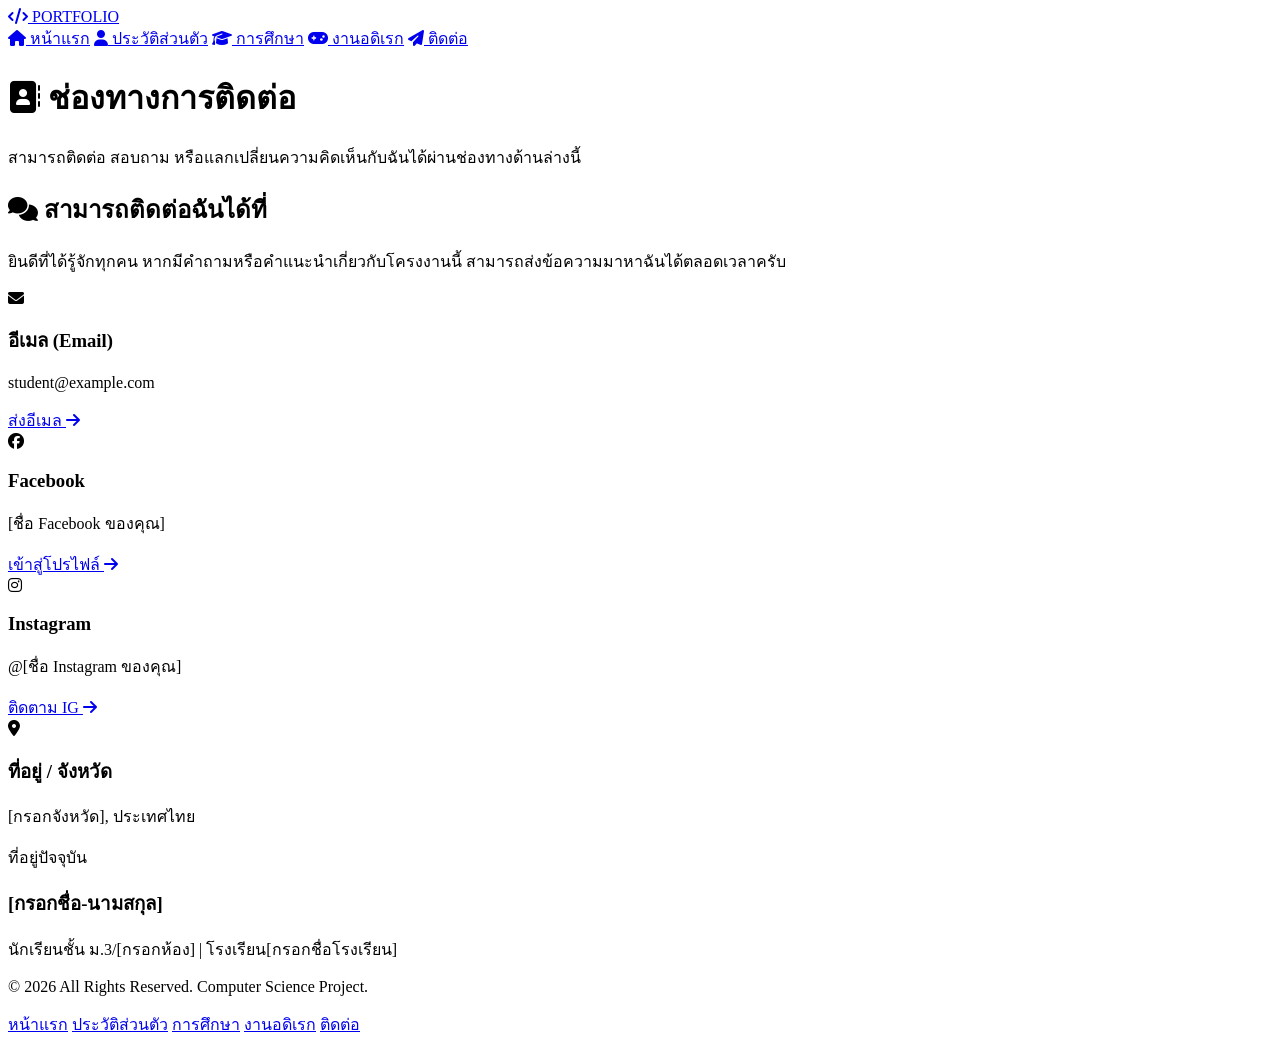
==== contact.html @ 8a8fece1 "Create contact.html" ====
<!DOCTYPE html>
<html lang="th">
<head>
    <meta charset="UTF-8">
    <meta name="viewport" content="width=device-width, initial-scale=1.0">
    <title>ติดต่อฉัน | Student Portfolio</title>
    <link rel="stylesheet" href="style.css">
    <link href="https://fonts.googleapis.com/css2?family=Kanit:wght@300;400;500;600;700&display=swap" rel="stylesheet">
    <link rel="stylesheet" href="https://cdnjs.cloudflare.com/ajax/libs/font-awesome/6.4.0/css/all.min.css">
</head>
<body>

    <!-- Navigation Bar -->
    <header class="navbar">
        <div class="nav-container">
            <a href="index.html" class="logo">
                <i class="fa-solid fa-code logo-icon"></i>
                <span>PORTFOLIO</span>
            </a>
            <nav class="nav-menu">
                <a href="index.html" class="nav-link"><i class="fa-solid fa-house"></i> หน้าแรก</a>
                <a href="profile.html" class="nav-link"><i class="fa-solid fa-user"></i> ประวัติส่วนตัว</a>
                <a href="education.html" class="nav-link"><i class="fa-solid fa-graduation-cap"></i> การศึกษา</a>
                <a href="hobby.html" class="nav-link"><i class="fa-solid fa-gamepad"></i> งานอดิเรก</a>
                <a href="contact.html" class="nav-link active"><i class="fa-solid fa-paper-plane"></i> ติดต่อ</a>
            </nav>
        </div>
    </header>

    <main class="page-main">
        <div class="container">
            <div class="page-header">
                <h1 class="page-title"><i class="fa-solid fa-address-book"></i> ช่องทางการติดต่อ</h1>
                <p class="page-subtitle">สามารถติดต่อ สอบถาม หรือแลกเปลี่ยนความคิดเห็นกับฉันได้ผ่านช่องทางด้านล่างนี้</p>
            </div>

            <div class="contact-cta-card">
                <h2><i class="fa-solid fa-comments"></i> สามารถติดต่อฉันได้ที่</h2>
                <p>ยินดีที่ได้รู้จักทุกคน หากมีคำถามหรือคำแนะนำเกี่ยวกับโครงงานนี้ สามารถส่งข้อความมาหาฉันได้ตลอดเวลาครับ</p>
            </div>

            <div class="contact-grid">
                <!-- Email Card -->
                <div class="contact-card">
                    <div class="contact-icon color-email">
                        <i class="fa-solid fa-envelope"></i>
                    </div>
                    <h3>อีเมล (Email)</h3>
                    <p>student@example.com</p>
                    <a href="mailto:student@example.com" class="btn-card">ส่งอีเมล <i class="fa-solid fa-arrow-right"></i></a>
                </div>

                <!-- Facebook Card -->
                <div class="contact-card">
                    <div class="contact-icon color-facebook">
                        <i class="fa-brands fa-facebook"></i>
                    </div>
                    <h3>Facebook</h3>
                    <p>[ชื่อ Facebook ของคุณ]</p>
                    <a href="https://facebook.com" target="_blank" rel="noopener noreferrer" class="btn-card">เข้าสู่โปรไฟล์ <i class="fa-solid fa-arrow-right"></i></a>
                </div>

                <!-- Instagram Card -->
                <div class="contact-card">
                    <div class="contact-icon color-instagram">
                        <i class="fa-brands fa-instagram"></i>
                    </div>
                    <h3>Instagram</h3>
                    <p>@[ชื่อ Instagram ของคุณ]</p>
                    <a href="https://instagram.com" target="_blank" rel="noopener noreferrer" class="btn-card">ติดตาม IG <i class="fa-solid fa-arrow-right"></i></a>
                </div>

                <!-- Location Card -->
                <div class="contact-card">
                    <div class="contact-icon color-location">
                        <i class="fa-solid fa-location-dot"></i>
                    </div>
                    <h3>ที่อยู่ / จังหวัด</h3>
                    <p>[กรอกจังหวัด], ประเทศไทย</p>
                    <span class="contact-info-badge">ที่อยู่ปัจจุบัน</span>
                </div>
            </div>
        </div>
    </main>

    <!-- Footer -->
    <footer class="footer">
        <div class="container footer-container">
            <div class="footer-info">
                <h3>[กรอกชื่อ-นามสกุล]</h3>
                <p>นักเรียนชั้น ม.3/[กรอกห้อง] | โรงเรียน[กรอกชื่อโรงเรียน]</p>
                <p class="copyright">&copy; 2026 All Rights Reserved. Computer Science Project.</p>
            </div>
            <div class="footer-nav">
                <a href="index.html">หน้าแรก</a>
                <a href="profile.html">ประวัติส่วนตัว</a>
                <a href="education.html">การศึกษา</a>
                <a href="hobby.html">งานอดิเรก</a>
                <a href="contact.html">ติดต่อ</a>
            </div>
        </div>
    </footer>

</body>
</html>
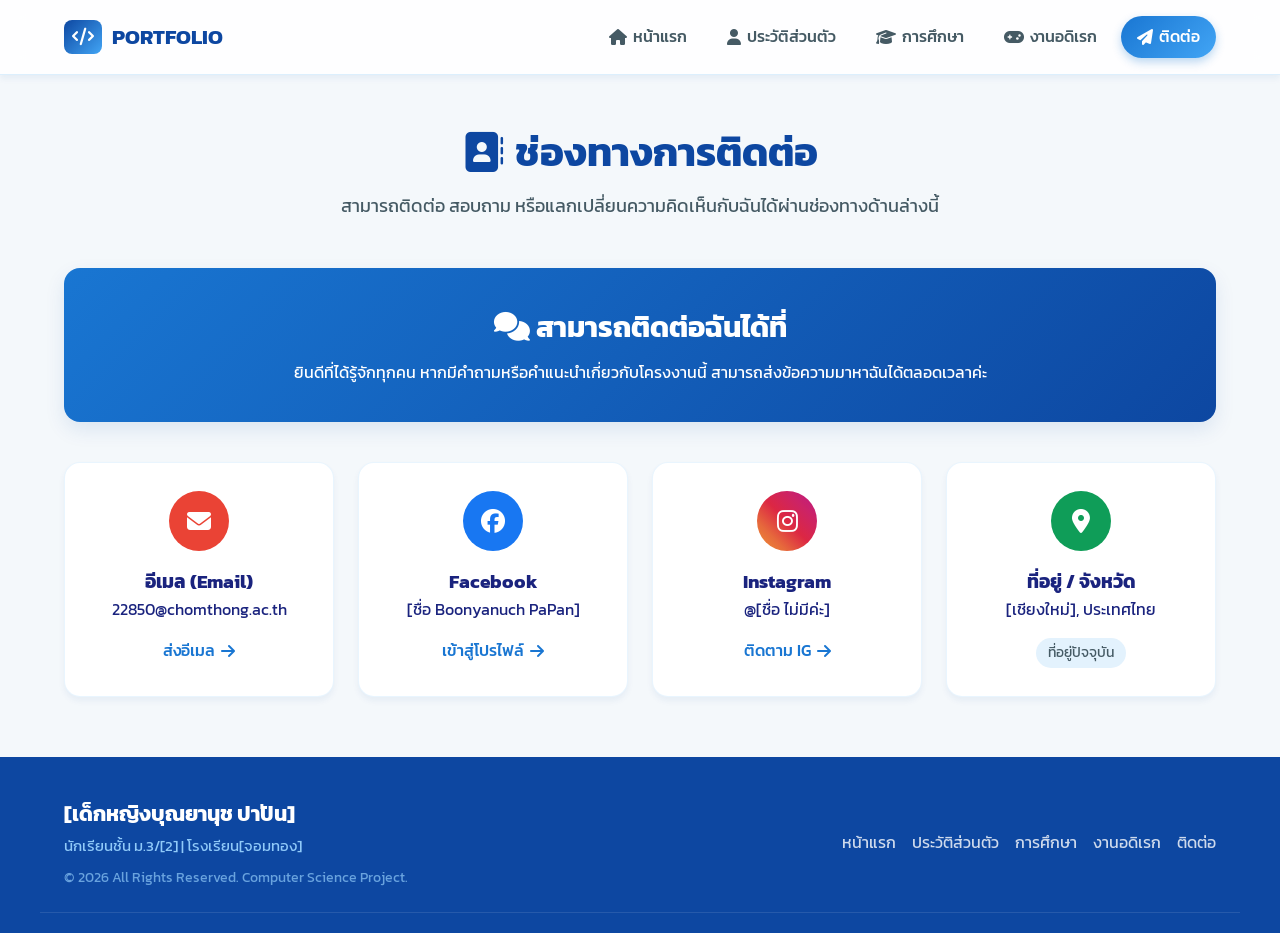
==== commit 248bc1ec: "Update contact.html" ====
--- a/contact.html
+++ b/contact.html
@@ -36,7 +36,7 @@
 
             <div class="contact-cta-card">
                 <h2><i class="fa-solid fa-comments"></i> สามารถติดต่อฉันได้ที่</h2>
-                <p>ยินดีที่ได้รู้จักทุกคน หากมีคำถามหรือคำแนะนำเกี่ยวกับโครงงานนี้ สามารถส่งข้อความมาหาฉันได้ตลอดเวลาครับ</p>
+                <p>ยินดีที่ได้รู้จักทุกคน หากมีคำถามหรือคำแนะนำเกี่ยวกับโครงงานนี้ สามารถส่งข้อความมาหาฉันได้ตลอดเวลาค่ะ</p>
             </div>
 
             <div class="contact-grid">
@@ -46,7 +46,7 @@
                         <i class="fa-solid fa-envelope"></i>
                     </div>
                     <h3>อีเมล (Email)</h3>
-                    <p>student@example.com</p>
+                    <p>22850@chomthong.ac.th</p>
                     <a href="mailto:student@example.com" class="btn-card">ส่งอีเมล <i class="fa-solid fa-arrow-right"></i></a>
                 </div>
 
@@ -56,7 +56,7 @@
                         <i class="fa-brands fa-facebook"></i>
                     </div>
                     <h3>Facebook</h3>
-                    <p>[ชื่อ Facebook ของคุณ]</p>
+                    <p>[ชื่อ Boonyanuch PaPan]</p>
                     <a href="https://facebook.com" target="_blank" rel="noopener noreferrer" class="btn-card">เข้าสู่โปรไฟล์ <i class="fa-solid fa-arrow-right"></i></a>
                 </div>
 
@@ -66,7 +66,7 @@
                         <i class="fa-brands fa-instagram"></i>
                     </div>
                     <h3>Instagram</h3>
-                    <p>@[ชื่อ Instagram ของคุณ]</p>
+                    <p>@[ชื่อ ไม่มีค่ะ]</p>
                     <a href="https://instagram.com" target="_blank" rel="noopener noreferrer" class="btn-card">ติดตาม IG <i class="fa-solid fa-arrow-right"></i></a>
                 </div>
 
@@ -76,7 +76,7 @@
                         <i class="fa-solid fa-location-dot"></i>
                     </div>
                     <h3>ที่อยู่ / จังหวัด</h3>
-                    <p>[กรอกจังหวัด], ประเทศไทย</p>
+                    <p>[เชียงใหม่], ประเทศไทย</p>
                     <span class="contact-info-badge">ที่อยู่ปัจจุบัน</span>
                 </div>
             </div>
@@ -87,8 +87,8 @@
     <footer class="footer">
         <div class="container footer-container">
             <div class="footer-info">
-                <h3>[กรอกชื่อ-นามสกุล]</h3>
-                <p>นักเรียนชั้น ม.3/[กรอกห้อง] | โรงเรียน[กรอกชื่อโรงเรียน]</p>
+                <h3>[เด็กหญิงบุณยานุช ปาปัน]</h3>
+                <p>นักเรียนชั้น ม.3/[2] | โรงเรียน[จอมทอง]</p>
                 <p class="copyright">&copy; 2026 All Rights Reserved. Computer Science Project.</p>
             </div>
             <div class="footer-nav">
--- a/style.css
+++ b/style.css
@@ -0,0 +1,875 @@
+/* ==========================================================================
+   CSS Variables & Root Configurations
+   ========================================================================== */
+:root {
+    /* Color Palette */
+    --primary-dark: #0D47A1;
+    --primary-main: #1976D2;
+    --primary-light: #42A5F5;
+    --primary-soft: #90CAF9;
+    --bg-light: #E3F2FD;
+    --bg-white: #FFFFFF;
+    
+    /* Text Colors */
+    --text-primary: #1A237E;
+    --text-secondary: #455A64;
+    --text-muted: #78909C;
+    
+    /* UI Accent Elements */
+    --shadow-sm: 0 4px 6px rgba(13, 71, 161, 0.06);
+    --shadow-md: 0 8px 20px rgba(13, 71, 161, 0.1);
+    --shadow-lg: 0 15px 30px rgba(13, 71, 161, 0.15);
+    --radius-sm: 8px;
+    --radius-md: 16px;
+    --radius-lg: 24px;
+    --radius-full: 9999px;
+    --transition: all 0.3s cubic-bezier(0.4, 0, 0.2, 1);
+}
+
+/* Reset & Base Setup */
+* {
+    margin: 0;
+    padding: 0;
+    box-sizing: border-box;
+    font-family: 'Kanit', sans-serif;
+}
+
+body {
+    background-color: #F4F8FB;
+    color: var(--text-primary);
+    line-height: 1.6;
+    display: flex;
+    flex-direction: column;
+    min-height: 100vh;
+    overflow-x: hidden;
+}
+
+/* Layout Utilities */
+.container {
+    width: 100%;
+    max-width: 1200px;
+    margin: 0 auto;
+    padding: 0 24px;
+}
+
+.page-main {
+    padding: 120px 0 60px 0;
+    flex: 1;
+}
+
+/* ==========================================================================
+   Typography & Header Elements
+   ========================================================================== */
+.page-header {
+    text-align: center;
+    margin-bottom: 48px;
+    animation: fadeInDown 0.8s ease-out;
+}
+
+.page-title {
+    font-size: 2.5rem;
+    font-weight: 700;
+    color: var(--primary-dark);
+    margin-bottom: 8px;
+    display: flex;
+    align-items: center;
+    justify-content: center;
+    gap: 12px;
+}
+
+.page-subtitle {
+    font-size: 1.1rem;
+    color: var(--text-secondary);
+}
+
+.text-gradient {
+    background: linear-gradient(135deg, var(--primary-dark), var(--primary-light));
+    -webkit-background-clip: text;
+    -webkit-text-fill-color: transparent;
+}
+
+/* ==========================================================================
+   Navigation Bar Section
+   ========================================================================== */
+.navbar {
+    position: fixed;
+    top: 0;
+    left: 0;
+    width: 100%;
+    z-index: 1000;
+    background: rgba(255, 255, 255, 0.85);
+    backdrop-filter: blur(12px);
+    border-bottom: 1px solid rgba(144, 202, 249, 0.3);
+    box-shadow: var(--shadow-sm);
+}
+
+.nav-container {
+    max-width: 1200px;
+    margin: 0 auto;
+    display: flex;
+    justify-content: space-between;
+    align-items: center;
+    padding: 16px 24px;
+}
+
+.logo {
+    display: flex;
+    align-items: center;
+    gap: 10px;
+    font-size: 1.3rem;
+    font-weight: 700;
+    color: var(--primary-dark);
+    text-decoration: none;
+}
+
+.logo-icon {
+    background: linear-gradient(135deg, var(--primary-dark), var(--primary-light));
+    color: white;
+    padding: 8px;
+    border-radius: var(--radius-sm);
+    font-size: 1.1rem;
+}
+
+.nav-menu {
+    display: flex;
+    gap: 8px;
+}
+
+.nav-link {
+    text-decoration: none;
+    color: var(--text-secondary);
+    font-weight: 500;
+    padding: 8px 16px;
+    border-radius: var(--radius-full);
+    transition: var(--transition);
+    display: flex;
+    align-items: center;
+    gap: 6px;
+}
+
+.nav-link:hover {
+    color: var(--primary-main);
+    background-color: var(--bg-light);
+}
+
+.nav-link.active {
+    color: var(--bg-white);
+    background: linear-gradient(135deg, var(--primary-main), var(--primary-light));
+    box-shadow: 0 4px 10px rgba(25, 118, 210, 0.3);
+}
+
+/* ==========================================================================
+   Hero Section (Index Page)
+   ========================================================================== */
+.hero-section {
+    padding: 140px 0 80px 0;
+    background: linear-gradient(180deg, var(--bg-light) 0%, #F4F8FB 100%);
+}
+
+.hero-container {
+    max-width: 1200px;
+    margin: 0 auto;
+    padding: 0 24px;
+    display: grid;
+    grid-template-columns: 1fr 1fr;
+    gap: 40px;
+    align-items: center;
+}
+
+.badge {
+    display: inline-flex;
+    align-items: center;
+    gap: 8px;
+    background-color: var(--bg-white);
+    color: var(--primary-main);
+    padding: 6px 16px;
+    border-radius: var(--radius-full);
+    font-size: 0.9rem;
+    font-weight: 500;
+    box-shadow: var(--shadow-sm);
+    border: 1px solid var(--primary-soft);
+    margin-bottom: 20px;
+}
+
+.hero-title {
+    font-size: 3rem;
+    line-height: 1.2;
+    font-weight: 700;
+    margin-bottom: 16px;
+    color: var(--primary-dark);
+}
+
+.hero-subtitle {
+    font-size: 1.15rem;
+    color: var(--text-secondary);
+    margin-bottom: 32px;
+}
+
+.hero-cta {
+    display: flex;
+    gap: 16px;
+}
+
+/* Buttons Design */
+.btn {
+    display: inline-flex;
+    align-items: center;
+    gap: 8px;
+    padding: 12px 28px;
+    border-radius: var(--radius-full);
+    font-weight: 500;
+    text-decoration: none;
+    transition: var(--transition);
+    cursor: pointer;
+    border: none;
+}
+
+.btn-primary {
+    background: linear-gradient(135deg, var(--primary-main), var(--primary-dark));
+    color: white;
+    box-shadow: var(--shadow-md);
+}
+
+.btn-primary:hover {
+    transform: translateY(-3px);
+    box-shadow: var(--shadow-lg);
+}
+
+.btn-outline {
+    background-color: var(--bg-white);
+    color: var(--primary-main);
+    border: 2px solid var(--primary-light);
+}
+
+.btn-outline:hover {
+    background-color: var(--bg-light);
+    transform: translateY(-3px);
+}
+
+/* Avatar Elements */
+.hero-visual {
+    display: flex;
+    justify-content: center;
+    position: relative;
+}
+
+.avatar-wrapper {
+    position: relative;
+    width: 320px;
+    height: 320px;
+}
+
+.avatar-bg-glow {
+    position: absolute;
+    top: -10px;
+    left: -10px;
+    right: -10px;
+    bottom: -10px;
+    background: linear-gradient(135deg, var(--primary-light), var(--primary-soft));
+    border-radius: 30% 70% 70% 30% / 30% 30% 70% 70%;
+    filter: blur(15px);
+    opacity: 0.6;
+    animation: morphing 8s ease-in-out infinite alternate;
+}
+
+.avatar-img {
+    width: 100%;
+    height: 100%;
+    object-fit: cover;
+    border-radius: var(--radius-lg);
+    border: 4px solid var(--bg-white);
+    box-shadow: var(--shadow-lg);
+    position: relative;
+    z-index: 2;
+    transition: var(--transition);
+}
+
+.avatar-wrapper:hover .avatar-img {
+    transform: scale(1.02);
+}
+
+/* Floating Badges */
+.floating-badge {
+    position: absolute;
+    background: rgba(255, 255, 255, 0.95);
+    padding: 10px 18px;
+    border-radius: var(--radius-md);
+    box-shadow: var(--shadow-md);
+    display: flex;
+    align-items: center;
+    gap: 8px;
+    font-weight: 600;
+    color: var(--primary-dark);
+    z-index: 3;
+    animation: float 4s ease-in-out infinite;
+}
+
+.badge-1 { top: 20px; left: -30px; }
+.badge-2 { bottom: 20px; right: -30px; animation-delay: 2s; }
+
+/* Quick Highlights */
+.quick-highlights {
+    padding: 60px 0;
+}
+
+.highlight-grid {
+    display: grid;
+    grid-template-columns: repeat(3, 1fr);
+    gap: 24px;
+}
+
+.highlight-card {
+    background: var(--bg-white);
+    padding: 28px;
+    border-radius: var(--radius-md);
+    box-shadow: var(--shadow-sm);
+    border: 1px solid rgba(144, 202, 249, 0.2);
+    text-align: center;
+    transition: var(--transition);
+}
+
+.highlight-card:hover {
+    transform: translateY(-5px);
+    box-shadow: var(--shadow-md);
+}
+
+.highlight-card .card-icon {
+    width: 60px;
+    height: 60px;
+    background: var(--bg-light);
+    color: var(--primary-main);
+    border-radius: 50%;
+    display: flex;
+    align-items: center;
+    justify-content: center;
+    font-size: 1.5rem;
+    margin: 0 auto 16px auto;
+}
+
+/* ==========================================================================
+   Profile Page Section
+   ========================================================================== */
+.profile-layout {
+    display: grid;
+    grid-template-columns: 320px 1fr;
+    gap: 32px;
+}
+
+.profile-card-main {
+    background: var(--bg-white);
+    padding: 32px;
+    border-radius: var(--radius-md);
+    box-shadow: var(--shadow-sm);
+    text-align: center;
+    border: 1px solid rgba(144, 202, 249, 0.2);
+}
+
+.profile-avatar {
+    width: 180px;
+    height: 180px;
+    border-radius: 50%;
+    object-fit: cover;
+    border: 4px solid var(--primary-soft);
+    margin-bottom: 16px;
+}
+
+.profile-tag {
+    display: inline-block;
+    background-color: var(--bg-light);
+    color: var(--primary-main);
+    padding: 4px 12px;
+    border-radius: var(--radius-full);
+    font-size: 0.9rem;
+    margin-top: 6px;
+}
+
+.profile-divider {
+    height: 1px;
+    background-color: #E0E0E0;
+    margin: 20px 0;
+}
+
+.quick-info-list {
+    list-style: none;
+    text-align: left;
+}
+
+.quick-info-list li {
+    padding: 8px 0;
+    color: var(--text-secondary);
+    display: flex;
+    align-items: center;
+    gap: 10px;
+}
+
+.info-card {
+    background: var(--bg-white);
+    padding: 32px;
+    border-radius: var(--radius-md);
+    box-shadow: var(--shadow-sm);
+    border: 1px solid rgba(144, 202, 249, 0.2);
+    margin-bottom: 24px;
+}
+
+.card-header {
+    display: flex;
+    align-items: center;
+    gap: 12px;
+    margin-bottom: 16px;
+    color: var(--primary-dark);
+}
+
+.card-header .icon {
+    font-size: 1.5rem;
+    color: var(--primary-main);
+}
+
+.info-grid-2col {
+    display: grid;
+    grid-template-columns: 1fr 1fr;
+    gap: 24px;
+}
+
+.custom-bullet-list {
+    list-style: none;
+}
+
+.custom-bullet-list li {
+    margin-bottom: 8px;
+    position: relative;
+    padding-left: 20px;
+}
+
+.custom-bullet-list li::before {
+    content: "•";
+    color: var(--primary-main);
+    font-weight: bold;
+    font-size: 1.2rem;
+    position: absolute;
+    left: 0;
+}
+
+/* ==========================================================================
+   Education Page Section
+   ========================================================================== */
+.edu-highlight-grid {
+    display: grid;
+    grid-template-columns: repeat(3, 1fr);
+    gap: 20px;
+    margin-bottom: 40px;
+}
+
+.edu-box {
+    background: var(--bg-white);
+    padding: 20px;
+    border-radius: var(--radius-md);
+    display: flex;
+    align-items: center;
+    gap: 16px;
+    box-shadow: var(--shadow-sm);
+    border-left: 4px solid var(--primary-main);
+}
+
+.edu-box .icon {
+    font-size: 2rem;
+    color: var(--primary-main);
+}
+
+/* Timeline Layout */
+.timeline-container {
+    position: relative;
+    max-width: 800px;
+    margin: 0 auto 50px auto;
+}
+
+.timeline-container::after {
+    content: '';
+    position: absolute;
+    width: 3px;
+    background-color: var(--primary-soft);
+    top: 0;
+    bottom: 0;
+    left: 20px;
+}
+
+.timeline-item {
+    padding: 10px 0 20px 50px;
+    position: relative;
+}
+
+.timeline-dot {
+    width: 16px;
+    height: 16px;
+    background-color: var(--primary-main);
+    border: 4px solid var(--bg-light);
+    border-radius: 50%;
+    position: absolute;
+    left: 10px;
+    top: 18px;
+    z-index: 1;
+}
+
+.timeline-content {
+    background: var(--bg-white);
+    padding: 24px;
+    border-radius: var(--radius-md);
+    box-shadow: var(--shadow-sm);
+    transition: var(--transition);
+}
+
+.timeline-content:hover {
+    box-shadow: var(--shadow-md);
+    transform: translateX(5px);
+}
+
+.timeline-date {
+    display: inline-block;
+    background: var(--bg-light);
+    color: var(--primary-main);
+    padding: 2px 10px;
+    border-radius: var(--radius-full);
+    font-size: 0.85rem;
+    font-weight: 600;
+    margin-bottom: 8px;
+}
+
+.school-name {
+    color: var(--primary-dark);
+    font-weight: 500;
+    margin-bottom: 8px;
+}
+
+/* Custom Table */
+.table-card {
+    background: var(--bg-white);
+    padding: 32px;
+    border-radius: var(--radius-md);
+    box-shadow: var(--shadow-sm);
+}
+
+.table-title {
+    margin-bottom: 20px;
+    color: var(--primary-dark);
+    display: flex;
+    align-items: center;
+    gap: 10px;
+}
+
+.table-responsive {
+    overflow-x: auto;
+}
+
+.custom-table {
+    width: 100%;
+    border-collapse: collapse;
+    text-align: left;
+}
+
+.custom-table th, .custom-table td {
+    padding: 14px 18px;
+    border-bottom: 1px solid #E0E0E0;
+}
+
+.custom-table th {
+    background-color: var(--bg-light);
+    color: var(--primary-dark);
+    font-weight: 600;
+}
+
+.status-badge {
+    padding: 4px 12px;
+    border-radius: var(--radius-full);
+    font-size: 0.85rem;
+    font-weight: 500;
+}
+
+.status-badge.active {
+    background-color: #E8F5E9;
+    color: #2E7D32;
+}
+
+.status-badge.completed {
+    background-color: #E3F2FD;
+    color: var(--primary-dark);
+}
+
+/* ==========================================================================
+   Hobby Page Section
+   ========================================================================== */
+.hobby-grid {
+    display: grid;
+    grid-template-columns: repeat(3, 1fr);
+    gap: 28px;
+}
+
+.hobby-card {
+    background: var(--bg-white);
+    padding: 32px 24px;
+    border-radius: var(--radius-md);
+    box-shadow: var(--shadow-sm);
+    border: 1px solid rgba(144, 202, 249, 0.2);
+    text-align: center;
+    transition: var(--transition);
+}
+
+.hobby-card:hover {
+    transform: translateY(-8px);
+    box-shadow: var(--shadow-lg);
+}
+
+.hobby-icon-wrapper {
+    width: 70px;
+    height: 70px;
+    border-radius: 20px;
+    display: flex;
+    align-items: center;
+    justify-content: center;
+    font-size: 2rem;
+    margin: 0 auto 20px auto;
+    color: white;
+}
+
+.color-1 { background: linear-gradient(135deg, #1E88E5, #1565C0); }
+.color-2 { background: linear-gradient(135deg, #42A5F5, #1E88E5); }
+.color-3 { background: linear-gradient(135deg, #03A9F4, #0288D1); }
+.color-4 { background: linear-gradient(135deg, #29B6F6, #0288D1); }
+.color-5 { background: linear-gradient(135deg, #0D47A1, #1976D2); }
+.color-6 { background: linear-gradient(135deg, #4FC3F7, #0288D1); }
+
+.hobby-desc {
+    color: var(--text-secondary);
+    font-size: 0.95rem;
+    margin: 12px 0 20px 0;
+}
+
+.hobby-tag {
+    display: inline-block;
+    background-color: var(--bg-light);
+    color: var(--primary-main);
+    padding: 4px 14px;
+    border-radius: var(--radius-full);
+    font-size: 0.85rem;
+    font-weight: 500;
+}
+
+/* ==========================================================================
+   Contact Page Section
+   ========================================================================== */
+.contact-cta-card {
+    background: linear-gradient(135deg, var(--primary-main), var(--primary-dark));
+    color: white;
+    padding: 36px;
+    border-radius: var(--radius-md);
+    text-align: center;
+    margin-bottom: 40px;
+    box-shadow: var(--shadow-md);
+}
+
+.contact-cta-card h2 {
+    font-size: 1.8rem;
+    margin-bottom: 10px;
+}
+
+.contact-grid {
+    display: grid;
+    grid-template-columns: repeat(4, 1fr);
+    gap: 24px;
+}
+
+.contact-card {
+    background: var(--bg-white);
+    padding: 28px 20px;
+    border-radius: var(--radius-md);
+    box-shadow: var(--shadow-sm);
+    text-align: center;
+    border: 1px solid rgba(144, 202, 249, 0.2);
+    transition: var(--transition);
+}
+
+.contact-card:hover {
+    transform: translateY(-5px);
+    box-shadow: var(--shadow-md);
+}
+
+.contact-icon {
+    width: 60px;
+    height: 60px;
+    border-radius: 50%;
+    display: flex;
+    align-items: center;
+    justify-content: center;
+    font-size: 1.5rem;
+    margin: 0 auto 16px auto;
+    color: white;
+}
+
+.color-email { background-color: #EA4335; }
+.color-facebook { background-color: #1877F2; }
+.color-instagram { background: linear-gradient(45deg, #f09433, #e6683c, #dc2743, #cc2366, #bc1888); }
+.color-location { background-color: #0F9D58; }
+
+.btn-card {
+    display: inline-flex;
+    align-items: center;
+    gap: 6px;
+    margin-top: 16px;
+    color: var(--primary-main);
+    text-decoration: none;
+    font-weight: 500;
+    transition: var(--transition);
+}
+
+.btn-card:hover {
+    gap: 10px;
+    color: var(--primary-dark);
+}
+
+.contact-info-badge {
+    display: inline-block;
+    margin-top: 16px;
+    background-color: var(--bg-light);
+    color: var(--text-secondary);
+    padding: 4px 12px;
+    border-radius: var(--radius-full);
+    font-size: 0.85rem;
+}
+
+/* ==========================================================================
+   Footer Section
+   ========================================================================== */
+.footer {
+    background-color: var(--primary-dark);
+    color: white;
+    padding: 40px 0 20px 0;
+    margin-top: auto;
+}
+
+.footer-container {
+    display: flex;
+    justify-content: space-between;
+    align-items: center;
+    border-bottom: 1px solid rgba(255, 255, 255, 0.1);
+    padding-bottom: 24px;
+}
+
+.footer-info h3 {
+    font-size: 1.3rem;
+    margin-bottom: 4px;
+}
+
+.footer-info p {
+    color: var(--primary-soft);
+    font-size: 0.95rem;
+}
+
+.copyright {
+    margin-top: 8px;
+    font-size: 0.85rem !important;
+    opacity: 0.7;
+}
+
+.footer-nav {
+    display: flex;
+    gap: 16px;
+}
+
+.footer-nav a {
+    color: white;
+    text-decoration: none;
+    opacity: 0.8;
+    transition: var(--transition);
+}
+
+.footer-nav a:hover {
+    opacity: 1;
+    color: var(--primary-soft);
+}
+
+/* ==========================================================================
+   Animations
+   ========================================================================== */
+@keyframes float {
+    0% { transform: translateY(0px); }
+    50% { transform: translateY(-10px); }
+    100% { transform: translateY(0px); }
+}
+
+@keyframes morphing {
+    0% { border-radius: 30% 70% 70% 30% / 30% 30% 70% 70%; }
+    100% { border-radius: 60% 40% 30% 70% / 60% 30% 70% 40%; }
+}
+
+@keyframes fadeInDown {
+    from {
+        opacity: 0;
+        transform: translateY(-20px);
+    }
+    to {
+        opacity: 1;
+        transform: translateY(0);
+    }
+}
+
+/* ==========================================================================
+   Responsive Design (@media queries)
+   ========================================================================== */
+@media (max-width: 992px) {
+    .hero-container {
+        grid-template-columns: 1fr;
+        text-align: center;
+    }
+    
+    .hero-cta {
+        justify-content: center;
+    }
+    
+    .profile-layout {
+        grid-template-columns: 1fr;
+    }
+    
+    .hobby-grid, .contact-grid {
+        grid-template-columns: repeat(2, 1fr);
+    }
+}
+
+@media (max-width: 768px) {
+    .nav-container {
+        flex-direction: column;
+        gap: 12px;
+    }
+    
+    .nav-menu {
+        width: 100%;
+        justify-content: center;
+        flex-wrap: wrap;
+    }
+    
+    .nav-link {
+        padding: 6px 12px;
+        font-size: 0.9rem;
+    }
+    
+    .hero-title {
+        font-size: 2.2rem;
+    }
+    
+    .highlight-grid, .edu-highlight-grid, .info-grid-2col {
+        grid-template-columns: 1fr;
+    }
+    
+    .footer-container {
+        flex-direction: column;
+        gap: 20px;
+        text-align: center;
+    }
+}
+
+@media (max-width: 480px) {
+    .hobby-grid, .contact-grid {
+        grid-template-columns: 1fr;
+    }
+    
+    .badge-1, .badge-2 {
+        display: none; /* ซ่อน Floating Badge เมื่ออยู่บนจอมือถือเล็กมาก */
+    }
+}
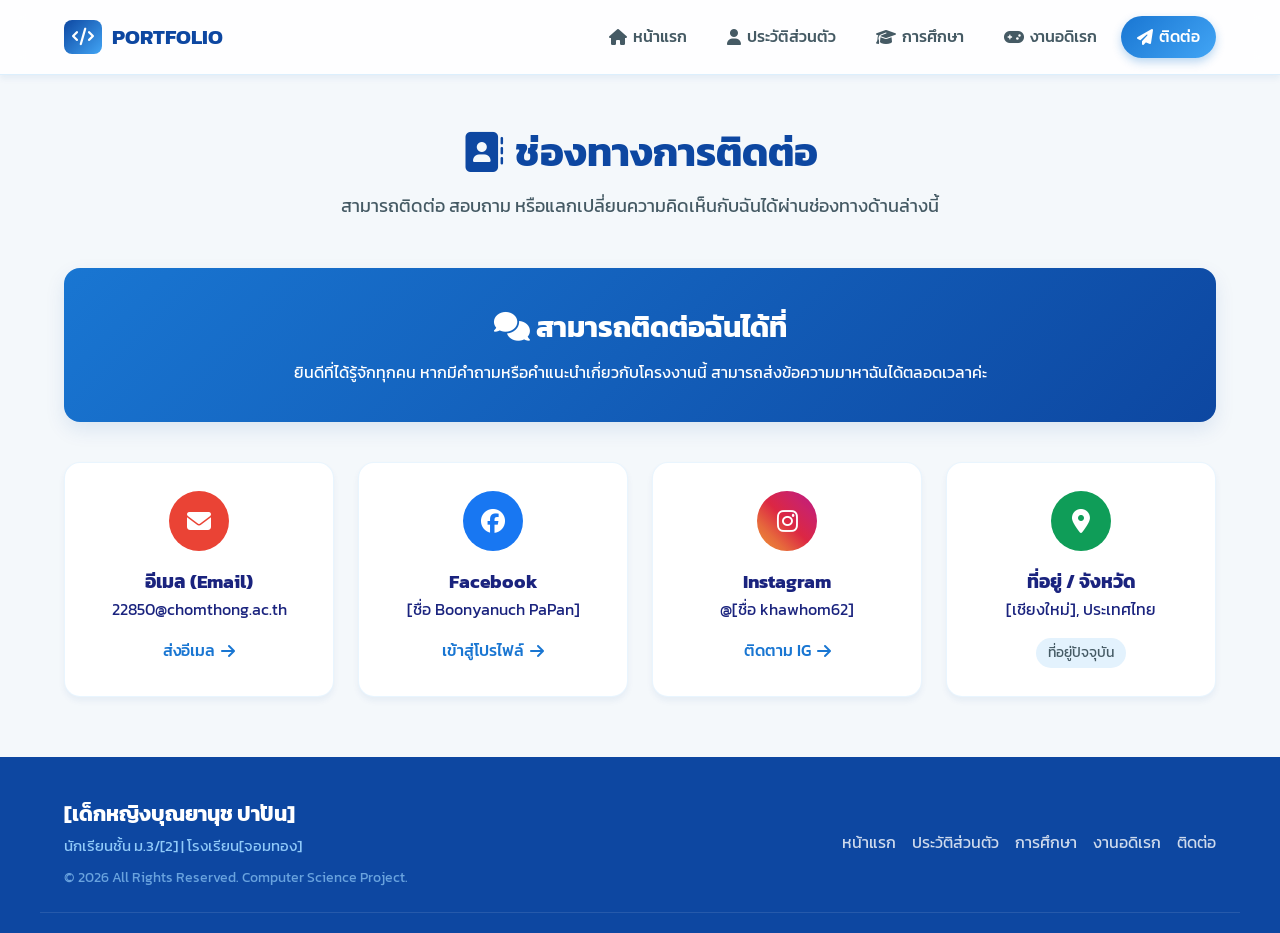
==== commit c493d44f: "Update contact.html" ====
--- a/contact.html
+++ b/contact.html
@@ -66,7 +66,7 @@
                         <i class="fa-brands fa-instagram"></i>
                     </div>
                     <h3>Instagram</h3>
-                    <p>@[ชื่อ ไม่มีค่ะ]</p>
+                    <p>@[ชื่อ khawhom62]</p>
                     <a href="https://instagram.com" target="_blank" rel="noopener noreferrer" class="btn-card">ติดตาม IG <i class="fa-solid fa-arrow-right"></i></a>
                 </div>
 
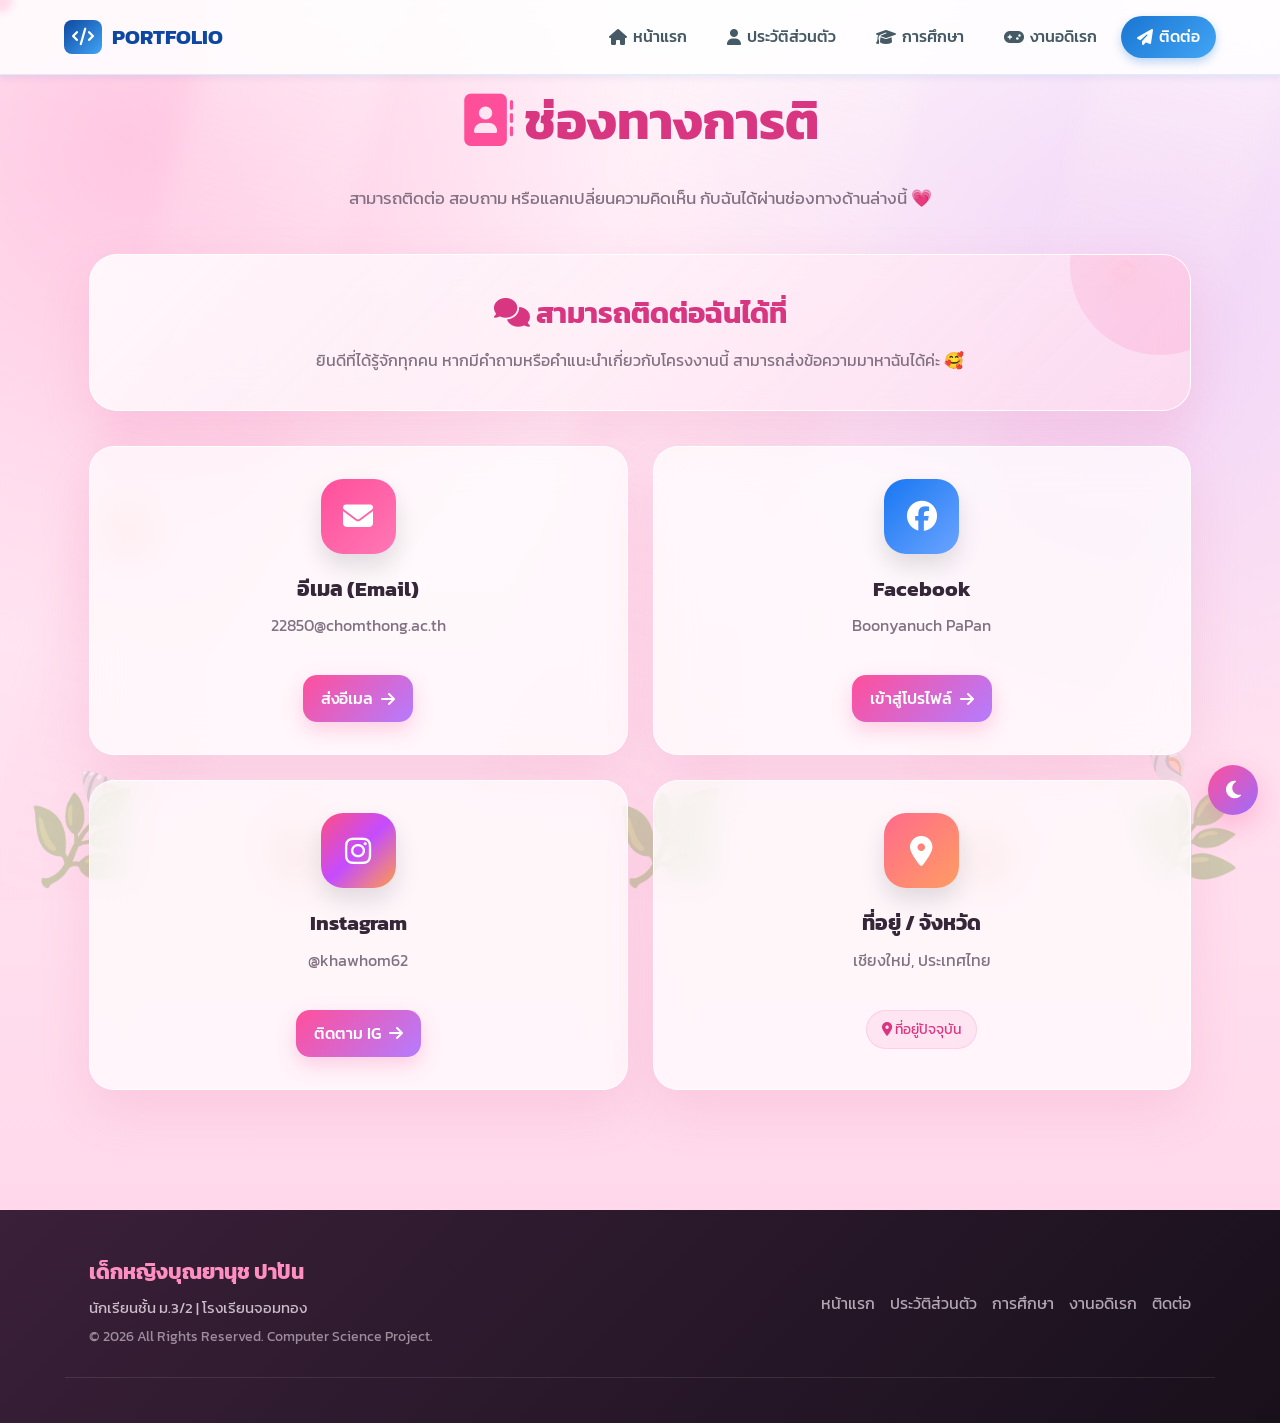
==== commit c9e3b18c: "Update contact.html" ====
--- a/contact.html
+++ b/contact.html
@@ -1,105 +1,3068 @@
 <!DOCTYPE html>
 <html lang="th">
+
 <head>
+
     <meta charset="UTF-8">
-    <meta name="viewport" content="width=device-width, initial-scale=1.0">
-    <title>ติดต่อฉัน | Student Portfolio</title>
+
+    <meta name="viewport"
+          content="width=device-width, initial-scale=1.0">
+
+    <title>ติดต่อฉัน | ข้าวหอม Portfolio</title>
+
     <link rel="stylesheet" href="style.css">
-    <link href="https://fonts.googleapis.com/css2?family=Kanit:wght@300;400;500;600;700&display=swap" rel="stylesheet">
-    <link rel="stylesheet" href="https://cdnjs.cloudflare.com/ajax/libs/font-awesome/6.4.0/css/all.min.css">
+
+    <link href="https://fonts.googleapis.com/css2?family=Kanit:wght@300;400;500;600;700&display=swap"
+          rel="stylesheet">
+
+    <link rel="stylesheet"
+          href="https://cdnjs.cloudflare.com/ajax/libs/font-awesome/6.4.0/css/all.min.css">
+
+
+<style>
+
+/* =====================================================
+   🌸 ROOT
+===================================================== */
+
+:root {
+
+    --pink: #ff4f9a;
+    --pink-light: #ff9fc7;
+    --purple: #b47cff;
+    --blue: #6bc9ff;
+    --cyan: #66e0ff;
+
+    --bg: #fff0f7;
+
+    --text: #352638;
+    --muted: #817182;
+
+    --card:
+        rgba(255,255,255,.72);
+
+    --shadow:
+        0 20px 50px
+        rgba(221,88,150,.15);
+
+}
+
+
+/* =====================================================
+   🌙 DARK MODE
+===================================================== */
+
+body.dark-mode {
+
+    --bg: #17101b;
+
+    --text: #fff5fb;
+
+    --muted: #cdbdcc;
+
+    --card:
+        rgba(48,28,48,.82);
+
+    --shadow:
+        0 20px 50px
+        rgba(0,0,0,.4);
+
+}
+
+
+/* =====================================================
+   RESET
+===================================================== */
+
+* {
+
+    margin: 0;
+
+    padding: 0;
+
+    box-sizing: border-box;
+
+}
+
+
+html {
+
+    scroll-behavior: smooth;
+
+}
+
+
+body {
+
+    font-family:
+        'Kanit',
+        sans-serif;
+
+    min-height: 100vh;
+
+    overflow-x: hidden;
+
+    color: var(--text);
+
+    background:
+
+        radial-gradient(
+            circle at 10% 10%,
+            rgba(255,150,200,.45),
+            transparent 30%
+        ),
+
+        radial-gradient(
+            circle at 90% 20%,
+            rgba(196,145,255,.25),
+            transparent 30%
+        ),
+
+        linear-gradient(
+            180deg,
+            #fff4fa,
+            #ffe2f0,
+            #ffd5e9
+        );
+
+    transition:
+        background .5s ease,
+        color .5s ease;
+
+}
+
+
+a {
+
+    text-decoration: none;
+
+    color: inherit;
+
+}
+
+
+/* =====================================================
+   🌊 UNDERWATER BACKGROUND
+===================================================== */
+
+.underwater-bg {
+
+    position: fixed;
+
+    inset: 0;
+
+    width: 100%;
+
+    height: 100%;
+
+    overflow: hidden;
+
+    pointer-events: none;
+
+    z-index: -5;
+
+}
+
+
+/* =====================================================
+   ✨ WATER LIGHT
+===================================================== */
+
+.water-light {
+
+    position: absolute;
+
+    top: -20%;
+
+    width: 180px;
+
+    height: 140%;
+
+    background:
+        linear-gradient(
+            180deg,
+            rgba(255,255,255,.45),
+            rgba(255,180,220,.12),
+            transparent
+        );
+
+    filter: blur(12px);
+
+    transform: rotate(15deg);
+
+    animation:
+        waterLight 8s ease-in-out infinite;
+
+}
+
+
+.light-1 {
+
+    left: 8%;
+
+}
+
+
+.light-2 {
+
+    left: 45%;
+
+    width: 240px;
+
+    animation-delay: 2s;
+
+}
+
+
+.light-3 {
+
+    right: 8%;
+
+    animation-delay: 4s;
+
+}
+
+
+@keyframes waterLight {
+
+    0%,100% {
+
+        opacity: .3;
+
+        transform:
+            rotate(15deg)
+            translateX(-30px);
+
+    }
+
+    50% {
+
+        opacity: .7;
+
+        transform:
+            rotate(20deg)
+            translateX(40px);
+
+    }
+
+}
+
+
+/* =====================================================
+   🫧 BUBBLES
+===================================================== */
+
+.bubbles span {
+
+    position: absolute;
+
+    bottom: -80px;
+
+    border-radius: 50%;
+
+    border:
+        2px solid
+        rgba(255,255,255,.8);
+
+    background:
+        rgba(255,255,255,.15);
+
+    box-shadow:
+
+        inset
+        2px 2px 5px
+        rgba(255,255,255,.8),
+
+        0 0 15px
+        rgba(255,255,255,.5);
+
+    animation:
+        bubbleUp linear infinite;
+
+}
+
+
+.bubbles span:nth-child(1) {
+    left: 5%;
+    width: 10px;
+    height: 10px;
+    animation-duration: 8s;
+}
+
+.bubbles span:nth-child(2) {
+    left: 14%;
+    width: 20px;
+    height: 20px;
+    animation-duration: 11s;
+    animation-delay: 2s;
+}
+
+.bubbles span:nth-child(3) {
+    left: 24%;
+    width: 12px;
+    height: 12px;
+    animation-duration: 7s;
+}
+
+.bubbles span:nth-child(4) {
+    left: 36%;
+    width: 25px;
+    height: 25px;
+    animation-duration: 12s;
+    animation-delay: 3s;
+}
+
+.bubbles span:nth-child(5) {
+    left: 48%;
+    width: 9px;
+    height: 9px;
+    animation-duration: 8s;
+}
+
+.bubbles span:nth-child(6) {
+    left: 58%;
+    width: 18px;
+    height: 18px;
+    animation-duration: 10s;
+    animation-delay: 2s;
+}
+
+.bubbles span:nth-child(7) {
+    left: 68%;
+    width: 11px;
+    height: 11px;
+    animation-duration: 9s;
+}
+
+.bubbles span:nth-child(8) {
+    left: 76%;
+    width: 25px;
+    height: 25px;
+    animation-duration: 13s;
+}
+
+.bubbles span:nth-child(9) {
+    left: 85%;
+    width: 12px;
+    height: 12px;
+    animation-duration: 8s;
+}
+
+.bubbles span:nth-child(10) {
+    left: 92%;
+    width: 20px;
+    height: 20px;
+    animation-duration: 11s;
+}
+
+
+@keyframes bubbleUp {
+
+    0% {
+
+        transform:
+            translateY(0)
+            translateX(0)
+            scale(.5);
+
+        opacity: 0;
+
+    }
+
+    10% {
+
+        opacity: .8;
+
+    }
+
+    50% {
+
+        transform:
+            translateY(-50vh)
+            translateX(30px)
+            scale(1);
+
+    }
+
+    100% {
+
+        transform:
+            translateY(-115vh)
+            translateX(-35px)
+            scale(1.3);
+
+        opacity: 0;
+
+    }
+
+}
+
+
+/* =====================================================
+   🐟 FISH
+===================================================== */
+
+.sea-fish {
+
+    position: absolute;
+
+    font-size: 40px;
+
+    opacity: .7;
+
+    filter:
+        drop-shadow(
+            0 8px 8px
+            rgba(120,50,100,.15)
+        );
+
+}
+
+
+.fish-1 {
+
+    top: 18%;
+
+    left: -100px;
+
+    animation:
+        fishSwim 18s linear infinite;
+
+}
+
+
+.fish-2 {
+
+    top: 40%;
+
+    right: -100px;
+
+    animation:
+        fishReverse 20s linear infinite;
+
+}
+
+
+.fish-3 {
+
+    top: 70%;
+
+    left: -100px;
+
+    font-size: 30px;
+
+    animation:
+        fishSwim 22s linear infinite;
+
+    animation-delay: 3s;
+
+}
+
+
+.fish-4 {
+
+    top: 82%;
+
+    right: -100px;
+
+    font-size: 34px;
+
+    animation:
+        fishReverse 17s linear infinite;
+
+}
+
+
+@keyframes fishSwim {
+
+    0% {
+
+        left: -100px;
+
+        transform:
+            translateY(0);
+
+    }
+
+    25% {
+
+        transform:
+            translateY(-25px)
+            rotate(-5deg);
+
+    }
+
+    50% {
+
+        transform:
+            translateY(20px)
+            rotate(5deg);
+
+    }
+
+    75% {
+
+        transform:
+            translateY(-20px);
+
+    }
+
+    100% {
+
+        left: 110%;
+
+        transform:
+            translateY(0);
+
+    }
+
+}
+
+
+@keyframes fishReverse {
+
+    0% {
+
+        right: -100px;
+
+        transform:
+            translateY(0)
+            scaleX(-1);
+
+    }
+
+    25% {
+
+        transform:
+            translateY(25px)
+            scaleX(-1)
+            rotate(5deg);
+
+    }
+
+    50% {
+
+        transform:
+            translateY(-20px)
+            scaleX(-1);
+
+    }
+
+    75% {
+
+        transform:
+            translateY(20px)
+            scaleX(-1);
+
+    }
+
+    100% {
+
+        right: 110%;
+
+        transform:
+            translateY(0)
+            scaleX(-1);
+
+    }
+
+}
+
+
+/* =====================================================
+   🪼 JELLYFISH
+===================================================== */
+
+.jellyfish {
+
+    position: absolute;
+
+    font-size: 48px;
+
+    opacity: .4;
+
+    animation:
+        jellyFloat 5s ease-in-out infinite;
+
+}
+
+
+.jelly-1 {
+
+    left: 8%;
+
+    top: 55%;
+
+}
+
+
+.jelly-2 {
+
+    right: 10%;
+
+    top: 28%;
+
+    font-size: 38px;
+
+    animation-delay: 2s;
+
+}
+
+
+@keyframes jellyFloat {
+
+    0%,100% {
+
+        transform:
+            translateY(0)
+            rotate(-5deg);
+
+    }
+
+    50% {
+
+        transform:
+            translateY(-35px)
+            rotate(5deg);
+
+    }
+
+}
+
+
+/* =====================================================
+   🪸 CORAL / SHELL
+===================================================== */
+
+.sea-decoration {
+
+    position: absolute;
+
+    opacity: .45;
+
+    animation:
+        decorationFloat 4s ease-in-out infinite;
+
+}
+
+
+.shell-1 {
+
+    left: 6%;
+
+    bottom: 8%;
+
+    font-size: 45px;
+
+}
+
+
+.shell-2 {
+
+    right: 7%;
+
+    bottom: 12%;
+
+    font-size: 35px;
+
+    animation-delay: 1s;
+
+}
+
+
+.coral-1 {
+
+    left: 20%;
+
+    bottom: 0;
+
+    font-size: 65px;
+
+}
+
+
+.coral-2 {
+
+    right: 20%;
+
+    bottom: 0;
+
+    font-size: 60px;
+
+    animation-delay: 2s;
+
+}
+
+
+@keyframes decorationFloat {
+
+    0%,100% {
+
+        transform:
+            translateY(0)
+            rotate(-3deg);
+
+    }
+
+    50% {
+
+        transform:
+            translateY(-10px)
+            rotate(3deg);
+
+    }
+
+}
+
+
+/* =====================================================
+   🌿 SEAWEED
+===================================================== */
+
+.seaweed {
+
+    position: absolute;
+
+    bottom: -10px;
+
+    font-size: 90px;
+
+    opacity: .3;
+
+    transform-origin: bottom;
+
+    animation:
+        seaweedMove 3s ease-in-out infinite;
+
+}
+
+
+.seaweed-1 {
+
+    left: 2%;
+
+}
+
+
+.seaweed-2 {
+
+    left: 48%;
+
+    animation-delay: 1s;
+
+}
+
+
+.seaweed-3 {
+
+    right: 3%;
+
+    animation-delay: 1.8s;
+
+}
+
+
+@keyframes seaweedMove {
+
+    0%,100% {
+
+        transform:
+            rotate(-7deg);
+
+    }
+
+    50% {
+
+        transform:
+            rotate(7deg);
+
+    }
+
+}
+
+
+/* =====================================================
+   📊 SCROLL PROGRESS
+===================================================== */
+
+.scroll-progress {
+
+    position: fixed;
+
+    top: 0;
+
+    left: 0;
+
+    width: 0%;
+
+    height: 4px;
+
+    z-index: 99999;
+
+    background:
+        linear-gradient(
+            90deg,
+            #ff4f9a,
+            #b47cff,
+            #66d9ff,
+            #ff4f9a
+        );
+
+    box-shadow:
+        0 0 15px
+        rgba(255,79,154,.8);
+
+}
+
+
+/* =====================================================
+   🖱️ CURSOR GLOW
+===================================================== */
+
+.cursor-glow {
+
+    position: fixed;
+
+    width: 25px;
+
+    height: 25px;
+
+    border-radius: 50%;
+
+    background:
+        rgba(255,79,154,.18);
+
+    pointer-events: none;
+
+    transform:
+        translate(-50%,-50%);
+
+    z-index: 99998;
+
+    filter: blur(4px);
+
+    transition:
+        width .2s ease,
+        height .2s ease;
+
+}
+
+
+/* =====================================================
+   📦 MAIN
+===================================================== */
+
+.page-main {
+
+    min-height:
+        calc(100vh - 150px);
+
+    padding:
+        80px 20px;
+
+}
+
+
+.container {
+
+    width:
+        min(1150px,100%);
+
+    margin:
+        auto;
+
+}
+
+
+/* =====================================================
+   ✨ PAGE HEADER
+===================================================== */
+
+.page-header {
+
+    text-align: center;
+
+    margin-bottom: 40px;
+
+    animation:
+        headerEnter .8s ease both;
+
+}
+
+
+@keyframes headerEnter {
+
+    from {
+
+        opacity: 0;
+
+        transform:
+            translateY(-40px);
+
+    }
+
+    to {
+
+        opacity: 1;
+
+        transform:
+            translateY(0);
+
+    }
+
+}
+
+
+.page-title {
+
+    display: inline-block;
+
+    font-size:
+        clamp(32px,5vw,52px);
+
+    color:
+        #d93682;
+
+    cursor: pointer;
+
+}
+
+
+.page-title i {
+
+    color:
+        #ff4f9a;
+
+    animation:
+        iconFloat 2s ease-in-out infinite;
+
+}
+
+
+@keyframes iconFloat {
+
+    0%,100% {
+
+        transform:
+            translateY(0)
+            rotate(0);
+
+    }
+
+    50% {
+
+        transform:
+            translateY(-7px)
+            rotate(-8deg);
+
+    }
+
+}
+
+
+.page-subtitle {
+
+    margin-top: 12px;
+
+    color:
+        var(--muted);
+
+    font-size: 17px;
+
+    line-height: 1.8;
+
+}
+
+
+/* =====================================================
+   💬 CTA CARD
+===================================================== */
+
+.contact-cta-card {
+
+    position: relative;
+
+    overflow: hidden;
+
+    padding: 35px;
+
+    margin-bottom: 35px;
+
+    text-align: center;
+
+    border-radius: 28px;
+
+    background:
+        linear-gradient(
+            135deg,
+            rgba(255,255,255,.82),
+            rgba(255,220,238,.68)
+        );
+
+    border:
+        1px solid
+        rgba(255,255,255,.9);
+
+    backdrop-filter:
+        blur(18px);
+
+    box-shadow:
+        var(--shadow);
+
+    animation:
+        cardEnter .8s ease .2s both;
+
+}
+
+
+@keyframes cardEnter {
+
+    from {
+
+        opacity: 0;
+
+        transform:
+            translateY(40px)
+            scale(.96);
+
+    }
+
+    to {
+
+        opacity: 1;
+
+        transform:
+            translateY(0)
+            scale(1);
+
+    }
+
+}
+
+
+.contact-cta-card::before {
+
+    content: "";
+
+    position: absolute;
+
+    top: -80px;
+
+    right: -60px;
+
+    width: 180px;
+
+    height: 180px;
+
+    border-radius: 50%;
+
+    background:
+        rgba(255,79,154,.12);
+
+}
+
+
+.contact-cta-card h2 {
+
+    color:
+        #d93682;
+
+    margin-bottom: 10px;
+
+}
+
+
+.contact-cta-card p {
+
+    color:
+        var(--muted);
+
+    line-height: 1.8;
+
+}
+
+
+/* =====================================================
+   📱 CONTACT GRID
+===================================================== */
+
+.contact-grid {
+
+    display: grid;
+
+    grid-template-columns:
+        repeat(2,1fr);
+
+    gap: 25px;
+
+}
+
+
+/* =====================================================
+   💎 CONTACT CARD
+===================================================== */
+
+.contact-card {
+
+    position: relative;
+
+    overflow: hidden;
+
+    padding: 32px;
+
+    text-align: center;
+
+    border-radius: 25px;
+
+    background:
+        rgba(255,255,255,.72);
+
+    border:
+        1px solid
+        rgba(255,255,255,.85);
+
+    backdrop-filter:
+        blur(18px);
+
+    box-shadow:
+        var(--shadow);
+
+    transform-style:
+        preserve-3d;
+
+    transition:
+        transform .4s ease,
+        box-shadow .4s ease,
+        background .3s ease;
+
+    opacity: 0;
+
+    transform:
+        translateY(50px);
+
+}
+
+
+.contact-card.show {
+
+    opacity: 1;
+
+    transform:
+        translateY(0);
+
+}
+
+
+.contact-card:hover {
+
+    transform:
+        translateY(-10px)
+        scale(1.015);
+
+    box-shadow:
+        0 28px 60px
+        rgba(230,74,145,.22);
+
+}
+
+
+/* แสงวิ่ง */
+
+.contact-card::before {
+
+    content: "";
+
+    position: absolute;
+
+    top: -100%;
+
+    left: -60%;
+
+    width: 45%;
+
+    height: 300%;
+
+    background:
+        linear-gradient(
+            90deg,
+            transparent,
+            rgba(255,255,255,.65),
+            transparent
+        );
+
+    transform:
+        rotate(25deg);
+
+    transition:
+        .8s;
+
+    pointer-events: none;
+
+}
+
+
+.contact-card:hover::before {
+
+    left: 130%;
+
+}
+
+
+/* =====================================================
+   ICON
+===================================================== */
+
+.contact-icon {
+
+    width: 75px;
+
+    height: 75px;
+
+    margin:
+        0 auto 18px;
+
+    display: flex;
+
+    align-items: center;
+
+    justify-content: center;
+
+    border-radius: 22px;
+
+    color: white;
+
+    font-size: 30px;
+
+    box-shadow:
+        0 12px 25px
+        rgba(0,0,0,.12);
+
+    transition:
+        transform .4s ease;
+
+}
+
+
+.contact-card:hover
+.contact-icon {
+
+    transform:
+        rotate(10deg)
+        scale(1.12);
+
+}
+
+
+.color-email {
+
+    background:
+        linear-gradient(
+            135deg,
+            #ff4f9a,
+            #ff78b5
+        );
+
+}
+
+
+.color-facebook {
+
+    background:
+        linear-gradient(
+            135deg,
+            #1877f2,
+            #6ba4ff
+        );
+
+}
+
+
+.color-instagram {
+
+    background:
+        linear-gradient(
+            135deg,
+            #ff4f81,
+            #c44cff,
+            #ff9c4a
+        );
+
+}
+
+
+.color-location {
+
+    background:
+        linear-gradient(
+            135deg,
+            #ff6b8b,
+            #ff9c63
+        );
+
+}
+
+
+/* =====================================================
+   TEXT
+===================================================== */
+
+.contact-card h3 {
+
+    font-size: 21px;
+
+    margin-bottom: 8px;
+
+}
+
+
+.contact-card p {
+
+    color:
+        var(--muted);
+
+    margin-bottom: 20px;
+
+    word-break:
+        break-word;
+
+}
+
+
+/* =====================================================
+   BUTTON
+===================================================== */
+
+.btn-card {
+
+    display: inline-flex;
+
+    align-items: center;
+
+    gap: 8px;
+
+    padding:
+        11px 18px;
+
+    border-radius: 14px;
+
+    color: white;
+
+    background:
+        linear-gradient(
+            135deg,
+            #ff4f9a,
+            #b47cff
+        );
+
+    box-shadow:
+        0 8px 20px
+        rgba(255,79,154,.25);
+
+    transition:
+        .3s ease;
+
+}
+
+
+.btn-card:hover {
+
+    transform:
+        translateY(-4px)
+        scale(1.04);
+
+    box-shadow:
+        0 14px 28px
+        rgba(255,79,154,.35);
+
+}
+
+
+.btn-card i {
+
+    transition:
+        transform .3s ease;
+
+}
+
+
+.btn-card:hover i {
+
+    transform:
+        translateX(5px);
+
+}
+
+
+/* =====================================================
+   BADGE
+===================================================== */
+
+.contact-info-badge {
+
+    display: inline-block;
+
+    padding:
+        8px 15px;
+
+    border-radius: 50px;
+
+    color:
+        #d93682;
+
+    background:
+        rgba(255,79,154,.1);
+
+    border:
+        1px solid
+        rgba(255,79,154,.15);
+
+}
+
+
+/* =====================================================
+   💧 RIPPLE
+===================================================== */
+
+.ripple {
+
+    position: absolute;
+
+    border-radius: 50%;
+
+    background:
+        rgba(255,255,255,.55);
+
+    transform:
+        scale(0);
+
+    animation:
+        rippleEffect .7s linear;
+
+    pointer-events: none;
+
+}
+
+
+@keyframes rippleEffect {
+
+    to {
+
+        transform:
+            scale(5);
+
+        opacity: 0;
+
+    }
+
+}
+
+
+/* =====================================================
+   💗 CLICK HEART
+===================================================== */
+
+.click-heart {
+
+    position: fixed;
+
+    pointer-events: none;
+
+    color:
+        #ff4f9a;
+
+    font-size:
+        20px;
+
+    z-index:
+        999999;
+
+    animation:
+        heartFly 1s ease forwards;
+
+}
+
+
+@keyframes heartFly {
+
+    0% {
+
+        opacity: 1;
+
+        transform:
+            translateY(0)
+            scale(.7);
+
+    }
+
+    100% {
+
+        opacity: 0;
+
+        transform:
+            translateY(-100px)
+            translateX(var(--x))
+            scale(1.5);
+
+    }
+
+}
+
+
+/* =====================================================
+   🌓 THEME BUTTON
+===================================================== */
+
+.theme-toggle {
+
+    position: fixed;
+
+    right: 22px;
+
+    bottom: 85px;
+
+    width: 50px;
+
+    height: 50px;
+
+    border: none;
+
+    border-radius: 50%;
+
+    color: white;
+
+    background:
+        linear-gradient(
+            135deg,
+            #ff4f9a,
+            #9d6cff
+        );
+
+    font-size: 20px;
+
+    cursor: pointer;
+
+    z-index: 2000;
+
+    box-shadow:
+        0 10px 30px
+        rgba(255,79,154,.35);
+
+    transition:
+        .3s ease;
+
+}
+
+
+.theme-toggle:hover {
+
+    transform:
+        rotate(20deg)
+        scale(1.1);
+
+}
+
+
+/* =====================================================
+   ⬆️ BACK TOP
+===================================================== */
+
+.back-to-top {
+
+    position: fixed;
+
+    right: 22px;
+
+    bottom: 22px;
+
+    width: 50px;
+
+    height: 50px;
+
+    border: none;
+
+    border-radius: 50%;
+
+    color: white;
+
+    background:
+        linear-gradient(
+            135deg,
+            #9d6cff,
+            #5acbff
+        );
+
+    font-size: 18px;
+
+    cursor: pointer;
+
+    z-index: 2000;
+
+    opacity: 0;
+
+    visibility: hidden;
+
+    transform:
+        translateY(20px);
+
+    transition:
+        .35s ease;
+
+}
+
+
+.back-to-top.show {
+
+    opacity: 1;
+
+    visibility: visible;
+
+    transform:
+        translateY(0);
+
+}
+
+
+.back-to-top:hover {
+
+    transform:
+        translateY(-5px);
+
+}
+
+
+/* =====================================================
+   🌙 DARK MODE
+===================================================== */
+
+body.dark-mode {
+
+    background:
+
+        radial-gradient(
+            circle at top,
+            #512844,
+            #211421 55%,
+            #110b13
+        );
+
+}
+
+
+body.dark-mode
+.contact-cta-card,
+body.dark-mode
+.contact-card {
+
+    background:
+        rgba(55,30,52,.82);
+
+    border-color:
+        rgba(255,190,225,.12);
+
+}
+
+
+body.dark-mode
+.page-title {
+
+    color:
+        #ff9fc9;
+
+}
+
+
+body.dark-mode
+.contact-cta-card h2 {
+
+    color:
+        #ff9fc9;
+
+}
+
+
+/* =====================================================
+   FOOTER
+===================================================== */
+
+.footer {
+
+    margin-top: 40px;
+
+    padding:
+        45px 20px;
+
+    color: white;
+
+    background:
+        linear-gradient(
+            135deg,
+            #3a2039,
+            #18101b
+        );
+
+}
+
+
+.footer-container {
+
+    display: flex;
+
+    justify-content:
+        space-between;
+
+    gap: 30px;
+
+}
+
+
+.footer-info h3 {
+
+    color:
+        #ff8fc0;
+
+    margin-bottom: 8px;
+
+}
+
+
+.footer-info p {
+
+    color:
+        #cbbdca;
+
+    margin: 5px 0;
+
+}
+
+
+.copyright {
+
+    font-size: 13px;
+
+}
+
+
+.footer-nav {
+
+    display: flex;
+
+    flex-wrap: wrap;
+
+    gap: 15px;
+
+    align-content:
+        flex-start;
+
+}
+
+
+.footer-nav a {
+
+    color:
+        #d8cbd7;
+
+    transition:
+        .3s ease;
+
+}
+
+
+.footer-nav a:hover {
+
+    color:
+        #ff8fc0;
+
+    transform:
+        translateY(-3px);
+
+}
+
+
+/* =====================================================
+   📱 MOBILE
+===================================================== */
+
+@media (max-width: 768px) {
+
+    .cursor-glow {
+
+        display: none;
+
+    }
+
+
+    .contact-grid {
+
+        grid-template-columns:
+            1fr;
+
+    }
+
+
+    .page-main {
+
+        padding:
+            55px 16px;
+
+    }
+
+
+    .contact-cta-card {
+
+        padding:
+            25px 20px;
+
+    }
+
+
+    .contact-card {
+
+        padding:
+            28px 20px;
+
+    }
+
+
+    .footer-container {
+
+        flex-direction:
+            column;
+
+    }
+
+
+    .theme-toggle {
+
+        right: 15px;
+
+        bottom: 75px;
+
+    }
+
+
+    .back-to-top {
+
+        right: 15px;
+
+        bottom: 15px;
+
+    }
+
+
+    .sea-fish {
+
+        font-size: 28px;
+
+    }
+
+
+    .jellyfish {
+
+        font-size: 34px;
+
+    }
+
+
+    .seaweed {
+
+        font-size: 65px;
+
+    }
+
+
+    .coral-1,
+    .coral-2 {
+
+        font-size: 45px;
+
+    }
+
+}
+
+
+/* =====================================================
+   ♿ REDUCE MOTION
+===================================================== */
+
+@media (prefers-reduced-motion: reduce) {
+
+    *,
+    *::before,
+    *::after {
+
+        animation-duration:
+            .01ms !important;
+
+        animation-iteration-count:
+            1 !important;
+
+        transition-duration:
+            .01ms !important;
+
+    }
+
+    html {
+
+        scroll-behavior:
+            auto;
+
+    }
+
+}
+
+</style>
+
 </head>
+
+
 <body>
 
-    <!-- Navigation Bar -->
-    <header class="navbar">
-        <div class="nav-container">
-            <a href="index.html" class="logo">
-                <i class="fa-solid fa-code logo-icon"></i>
-                <span>PORTFOLIO</span>
+
+<!-- =====================================================
+     🌊 UNDERWATER BACKGROUND
+===================================================== -->
+
+<div class="underwater-bg">
+
+    <div class="water-light light-1"></div>
+    <div class="water-light light-2"></div>
+    <div class="water-light light-3"></div>
+
+
+    <!-- 🫧 BUBBLES -->
+
+    <div class="bubbles">
+
+        <span></span>
+        <span></span>
+        <span></span>
+        <span></span>
+        <span></span>
+        <span></span>
+        <span></span>
+        <span></span>
+        <span></span>
+        <span></span>
+
+    </div>
+
+
+    <!-- 🐟 FISH -->
+
+    <div class="sea-fish fish-1">🐟</div>
+
+    <div class="sea-fish fish-2">🐠</div>
+
+    <div class="sea-fish fish-3">🐟</div>
+
+    <div class="sea-fish fish-4">🐠</div>
+
+
+    <!-- 🪼 JELLYFISH -->
+
+    <div class="jellyfish jelly-1">
+        🪼
+    </div>
+
+    <div class="jellyfish jelly-2">
+        🪼
+    </div>
+
+
+    <!-- 🐚 CORAL -->
+
+    <div class="sea-decoration shell-1">
+        🐚
+    </div>
+
+    <div class="sea-decoration shell-2">
+        🐚
+    </div>
+
+    <div class="sea-decoration coral-1">
+        🪸
+    </div>
+
+    <div class="sea-decoration coral-2">
+        🪸
+    </div>
+
+
+    <!-- 🌿 SEAWEED -->
+
+    <div class="seaweed seaweed-1">
+        🌿
+    </div>
+
+    <div class="seaweed seaweed-2">
+        🌿
+    </div>
+
+    <div class="seaweed seaweed-3">
+        🌿
+    </div>
+
+</div>
+
+
+<!-- =====================================================
+     SCROLL PROGRESS
+===================================================== -->
+
+<div class="scroll-progress"
+     id="scrollProgress">
+</div>
+
+
+<!-- =====================================================
+     CURSOR GLOW
+===================================================== -->
+
+<div class="cursor-glow"
+     id="cursorGlow">
+</div>
+
+
+<!-- =====================================================
+     NAVIGATION
+===================================================== -->
+
+<header class="navbar">
+
+    <div class="nav-container">
+
+        <a href="index.html"
+           class="logo">
+
+            <i class="fa-solid fa-code logo-icon"></i>
+
+            <span>PORTFOLIO</span>
+
+        </a>
+
+
+        <nav class="nav-menu">
+
+            <a href="index.html"
+               class="nav-link">
+
+                <i class="fa-solid fa-house"></i>
+
+                หน้าแรก
+
             </a>
-            <nav class="nav-menu">
-                <a href="index.html" class="nav-link"><i class="fa-solid fa-house"></i> หน้าแรก</a>
-                <a href="profile.html" class="nav-link"><i class="fa-solid fa-user"></i> ประวัติส่วนตัว</a>
-                <a href="education.html" class="nav-link"><i class="fa-solid fa-graduation-cap"></i> การศึกษา</a>
-                <a href="hobby.html" class="nav-link"><i class="fa-solid fa-gamepad"></i> งานอดิเรก</a>
-                <a href="contact.html" class="nav-link active"><i class="fa-solid fa-paper-plane"></i> ติดต่อ</a>
-            </nav>
+
+
+            <a href="profile.html"
+               class="nav-link">
+
+                <i class="fa-solid fa-user"></i>
+
+                ประวัติส่วนตัว
+
+            </a>
+
+
+            <a href="education.html"
+               class="nav-link">
+
+                <i class="fa-solid fa-graduation-cap"></i>
+
+                การศึกษา
+
+            </a>
+
+
+            <a href="hobby.html"
+               class="nav-link">
+
+                <i class="fa-solid fa-gamepad"></i>
+
+                งานอดิเรก
+
+            </a>
+
+
+            <a href="contact.html"
+               class="nav-link active">
+
+                <i class="fa-solid fa-paper-plane"></i>
+
+                ติดต่อ
+
+            </a>
+
+        </nav>
+
+    </div>
+
+</header>
+
+
+<!-- =====================================================
+     MAIN
+===================================================== -->
+
+<main class="page-main">
+
+    <div class="container">
+
+
+        <!-- HEADER -->
+
+        <div class="page-header">
+
+            <h1 class="page-title"
+                id="pageTitle">
+
+                <i class="fa-solid fa-address-book"></i>
+
+                <span id="typingTitle"></span>
+
+            </h1>
+
+
+            <p class="page-subtitle">
+
+                สามารถติดต่อ สอบถาม
+                หรือแลกเปลี่ยนความคิดเห็น
+                กับฉันได้ผ่านช่องทางด้านล่างนี้ 💗
+
+            </p>
+
         </div>
-    </header>
-
-    <main class="page-main">
-        <div class="container">
-            <div class="page-header">
-                <h1 class="page-title"><i class="fa-solid fa-address-book"></i> ช่องทางการติดต่อ</h1>
-                <p class="page-subtitle">สามารถติดต่อ สอบถาม หรือแลกเปลี่ยนความคิดเห็นกับฉันได้ผ่านช่องทางด้านล่างนี้</p>
+
+
+        <!-- =================================================
+             CTA
+        ================================================== -->
+
+        <div class="contact-cta-card">
+
+            <h2>
+
+                <i class="fa-solid fa-comments"></i>
+
+                สามารถติดต่อฉันได้ที่
+
+            </h2>
+
+
+            <p>
+
+                ยินดีที่ได้รู้จักทุกคน
+                หากมีคำถามหรือคำแนะนำเกี่ยวกับโครงงานนี้
+                สามารถส่งข้อความมาหาฉันได้ค่ะ 🥰
+
+            </p>
+
+        </div>
+
+
+        <!-- =================================================
+             CONTACT GRID
+        ================================================== -->
+
+        <div class="contact-grid">
+
+
+            <!-- EMAIL -->
+
+            <div class="contact-card">
+
+                <div class="contact-icon color-email">
+
+                    <i class="fa-solid fa-envelope"></i>
+
+                </div>
+
+
+                <h3>
+                    อีเมล (Email)
+                </h3>
+
+
+                <p>
+                    22850@chomthong.ac.th
+                </p>
+
+
+                <a href="mailto:22850@chomthong.ac.th"
+                   class="btn-card">
+
+                    ส่งอีเมล
+
+                    <i class="fa-solid fa-arrow-right"></i>
+
+                </a>
+
             </div>
 
-            <div class="contact-cta-card">
-                <h2><i class="fa-solid fa-comments"></i> สามารถติดต่อฉันได้ที่</h2>
-                <p>ยินดีที่ได้รู้จักทุกคน หากมีคำถามหรือคำแนะนำเกี่ยวกับโครงงานนี้ สามารถส่งข้อความมาหาฉันได้ตลอดเวลาค่ะ</p>
+
+            <!-- FACEBOOK -->
+
+            <div class="contact-card">
+
+                <div class="contact-icon color-facebook">
+
+                    <i class="fa-brands fa-facebook"></i>
+
+                </div>
+
+
+                <h3>
+                    Facebook
+                </h3>
+
+
+                <p>
+                    Boonyanuch PaPan
+                </p>
+
+
+                <a href="https://facebook.com"
+                   target="_blank"
+                   rel="noopener noreferrer"
+                   class="btn-card">
+
+                    เข้าสู่โปรไฟล์
+
+                    <i class="fa-solid fa-arrow-right"></i>
+
+                </a>
+
             </div>
 
-            <div class="contact-grid">
-                <!-- Email Card -->
-                <div class="contact-card">
-                    <div class="contact-icon color-email">
-                        <i class="fa-solid fa-envelope"></i>
-                    </div>
-                    <h3>อีเมล (Email)</h3>
-                    <p>22850@chomthong.ac.th</p>
-                    <a href="mailto:student@example.com" class="btn-card">ส่งอีเมล <i class="fa-solid fa-arrow-right"></i></a>
+
+            <!-- INSTAGRAM -->
+
+            <div class="contact-card">
+
+                <div class="contact-icon color-instagram">
+
+                    <i class="fa-brands fa-instagram"></i>
+
                 </div>
 
-                <!-- Facebook Card -->
-                <div class="contact-card">
-                    <div class="contact-icon color-facebook">
-                        <i class="fa-brands fa-facebook"></i>
-                    </div>
-                    <h3>Facebook</h3>
-                    <p>[ชื่อ Boonyanuch PaPan]</p>
-                    <a href="https://facebook.com" target="_blank" rel="noopener noreferrer" class="btn-card">เข้าสู่โปรไฟล์ <i class="fa-solid fa-arrow-right"></i></a>
+
+                <h3>
+                    Instagram
+                </h3>
+
+
+                <p>
+                    @khawhom62
+                </p>
+
+
+                <a href="https://instagram.com"
+                   target="_blank"
+                   rel="noopener noreferrer"
+                   class="btn-card">
+
+                    ติดตาม IG
+
+                    <i class="fa-solid fa-arrow-right"></i>
+
+                </a>
+
+            </div>
+
+
+            <!-- LOCATION -->
+
+            <div class="contact-card">
+
+                <div class="contact-icon color-location">
+
+                    <i class="fa-solid fa-location-dot"></i>
+
                 </div>
 
-                <!-- Instagram Card -->
-                <div class="contact-card">
-                    <div class="contact-icon color-instagram">
-                        <i class="fa-brands fa-instagram"></i>
-                    </div>
-                    <h3>Instagram</h3>
-                    <p>@[ชื่อ khawhom62]</p>
-                    <a href="https://instagram.com" target="_blank" rel="noopener noreferrer" class="btn-card">ติดตาม IG <i class="fa-solid fa-arrow-right"></i></a>
-                </div>
-
-                <!-- Location Card -->
-                <div class="contact-card">
-                    <div class="contact-icon color-location">
-                        <i class="fa-solid fa-location-dot"></i>
-                    </div>
-                    <h3>ที่อยู่ / จังหวัด</h3>
-                    <p>[เชียงใหม่], ประเทศไทย</p>
-                    <span class="contact-info-badge">ที่อยู่ปัจจุบัน</span>
-                </div>
+
+                <h3>
+                    ที่อยู่ / จังหวัด
+                </h3>
+
+
+                <p>
+                    เชียงใหม่, ประเทศไทย
+                </p>
+
+
+                <span class="contact-info-badge">
+
+                    <i class="fa-solid fa-location-dot"></i>
+
+                    ที่อยู่ปัจจุบัน
+
+                </span>
+
             </div>
+
+
         </div>
-    </main>
-
-    <!-- Footer -->
-    <footer class="footer">
-        <div class="container footer-container">
-            <div class="footer-info">
-                <h3>[เด็กหญิงบุณยานุช ปาปัน]</h3>
-                <p>นักเรียนชั้น ม.3/[2] | โรงเรียน[จอมทอง]</p>
-                <p class="copyright">&copy; 2026 All Rights Reserved. Computer Science Project.</p>
-            </div>
-            <div class="footer-nav">
-                <a href="index.html">หน้าแรก</a>
-                <a href="profile.html">ประวัติส่วนตัว</a>
-                <a href="education.html">การศึกษา</a>
-                <a href="hobby.html">งานอดิเรก</a>
-                <a href="contact.html">ติดต่อ</a>
-            </div>
+
+    </div>
+
+</main>
+
+
+<!-- =====================================================
+     FOOTER
+===================================================== -->
+
+<footer class="footer">
+
+    <div class="container footer-container">
+
+
+        <div class="footer-info">
+
+            <h3>
+                เด็กหญิงบุณยานุช ปาปัน
+            </h3>
+
+
+            <p>
+                นักเรียนชั้น ม.3/2 |
+                โรงเรียนจอมทอง
+            </p>
+
+
+            <p class="copyright">
+
+                &copy; 2026 All Rights Reserved.
+                Computer Science Project.
+
+            </p>
+
         </div>
-    </footer>
+
+
+        <div class="footer-nav">
+
+            <a href="index.html">
+                หน้าแรก
+            </a>
+
+            <a href="profile.html">
+                ประวัติส่วนตัว
+            </a>
+
+            <a href="education.html">
+                การศึกษา
+            </a>
+
+            <a href="hobby.html">
+                งานอดิเรก
+            </a>
+
+            <a href="contact.html">
+                ติดต่อ
+            </a>
+
+        </div>
+
+    </div>
+
+</footer>
+
+
+<!-- =====================================================
+     🌙 DARK MODE
+===================================================== -->
+
+<button class="theme-toggle"
+        id="themeToggle"
+        aria-label="เปลี่ยนธีม">
+
+    <i class="fa-solid fa-moon"></i>
+
+</button>
+
+
+<!-- =====================================================
+     ⬆️ BACK TO TOP
+===================================================== -->
+
+<button class="back-to-top"
+        id="backToTop"
+        aria-label="กลับขึ้นด้านบน">
+
+    <i class="fa-solid fa-arrow-up"></i>
+
+</button>
+
+
+<!-- =====================================================
+     JAVASCRIPT
+===================================================== -->
+
+<script>
+
+
+/* =====================================================
+   ⌨️ TYPING TITLE
+===================================================== */
+
+const typingTitle =
+    document.getElementById("typingTitle");
+
+
+const titleText =
+    "ช่องทางการติดต่อ";
+
+
+let titleIndex = 0;
+
+
+function typeTitle() {
+
+    if (
+        titleIndex <
+        titleText.length
+    ) {
+
+        typingTitle.textContent +=
+            titleText.charAt(titleIndex);
+
+        titleIndex++;
+
+        setTimeout(
+            typeTitle,
+            90
+        );
+
+    }
+
+}
+
+
+setTimeout(
+    typeTitle,
+    500
+);
+
+
+/* =====================================================
+   ✨ SCROLL REVEAL
+===================================================== */
+
+const cards =
+    document.querySelectorAll(
+        ".contact-card"
+    );
+
+
+const revealObserver =
+    new IntersectionObserver(
+
+        entries => {
+
+            entries.forEach(
+                (entry,index) => {
+
+                    if (
+                        entry.isIntersecting
+                    ) {
+
+                        setTimeout(
+                            () => {
+
+                                entry.target
+                                    .classList
+                                    .add("show");
+
+                            },
+                            index * 150
+                        );
+
+
+                        revealObserver
+                            .unobserve(
+                                entry.target
+                            );
+
+                    }
+
+                }
+            );
+
+        },
+
+        {
+            threshold: .15
+        }
+
+    );
+
+
+cards.forEach(
+    card => {
+
+        revealObserver.observe(
+            card
+        );
+
+    }
+);
+
+
+/* =====================================================
+   📊 SCROLL PROGRESS
+===================================================== */
+
+const progress =
+    document.getElementById(
+        "scrollProgress"
+    );
+
+
+const backTop =
+    document.getElementById(
+        "backToTop"
+    );
+
+
+window.addEventListener(
+    "scroll",
+    () => {
+
+        const scrollTop =
+            window.scrollY;
+
+
+        const height =
+            document.documentElement
+                .scrollHeight -
+            window.innerHeight;
+
+
+        const percent =
+            height > 0
+                ? (scrollTop / height) * 100
+                : 0;
+
+
+        progress.style.width =
+            percent + "%";
+
+
+        if (
+            scrollTop > 400
+        ) {
+
+            backTop.classList
+                .add("show");
+
+        } else {
+
+            backTop.classList
+                .remove("show");
+
+        }
+
+    }
+);
+
+
+/* =====================================================
+   ⬆️ BACK TO TOP
+===================================================== */
+
+backTop.addEventListener(
+    "click",
+    () => {
+
+        window.scrollTo({
+
+            top: 0,
+
+            behavior:
+                "smooth"
+
+        });
+
+    }
+);
+
+
+/* =====================================================
+   🌙 DARK MODE
+===================================================== */
+
+const themeButton =
+    document.getElementById(
+        "themeToggle"
+    );
+
+
+const themeIcon =
+    themeButton.querySelector(
+        "i"
+    );
+
+
+const savedTheme =
+    localStorage.getItem(
+        "theme"
+    );
+
+
+if (
+    savedTheme === "dark"
+) {
+
+    document.body
+        .classList
+        .add("dark-mode");
+
+
+    themeIcon.className =
+        "fa-solid fa-sun";
+
+}
+
+
+themeButton.addEventListener(
+    "click",
+    () => {
+
+        document.body
+            .classList
+            .toggle(
+                "dark-mode"
+            );
+
+
+        const dark =
+            document.body
+                .classList
+                .contains(
+                    "dark-mode"
+                );
+
+
+        localStorage.setItem(
+            "theme",
+            dark
+                ? "dark"
+                : "light"
+        );
+
+
+        themeIcon.className =
+            dark
+                ? "fa-solid fa-sun"
+                : "fa-solid fa-moon";
+
+    }
+);
+
+
+/* =====================================================
+   🖱️ CURSOR GLOW
+===================================================== */
+
+const cursorGlow =
+    document.getElementById(
+        "cursorGlow"
+    );
+
+
+document.addEventListener(
+    "mousemove",
+    event => {
+
+        cursorGlow.style.left =
+            event.clientX + "px";
+
+        cursorGlow.style.top =
+            event.clientY + "px";
+
+    }
+);
+
+
+/* =====================================================
+   🖱️ CURSOR INTERACTION
+===================================================== */
+
+const interactive =
+    document.querySelectorAll(
+        "a, button, .contact-card"
+    );
+
+
+interactive.forEach(
+    element => {
+
+        element.addEventListener(
+            "mouseenter",
+            () => {
+
+                cursorGlow.style.width =
+                    "55px";
+
+                cursorGlow.style.height =
+                    "55px";
+
+            }
+        );
+
+
+        element.addEventListener(
+            "mouseleave",
+            () => {
+
+                cursorGlow.style.width =
+                    "25px";
+
+                cursorGlow.style.height =
+                    "25px";
+
+            }
+        );
+
+    }
+);
+
+
+/* =====================================================
+   💧 RIPPLE EFFECT
+===================================================== */
+
+document.querySelectorAll(
+    ".contact-card"
+).forEach(
+    card => {
+
+        card.addEventListener(
+            "click",
+            event => {
+
+                const rect =
+                    card.getBoundingClientRect();
+
+
+                const ripple =
+                    document.createElement(
+                        "span"
+                    );
+
+
+                ripple.className =
+                    "ripple";
+
+
+                const size =
+                    Math.max(
+                        rect.width,
+                        rect.height
+                    );
+
+
+                ripple.style.width =
+                    size + "px";
+
+
+                ripple.style.height =
+                    size + "px";
+
+
+                ripple.style.left =
+                    (
+                        event.clientX -
+                        rect.left -
+                        size / 2
+                    ) + "px";
+
+
+                ripple.style.top =
+                    (
+                        event.clientY -
+                        rect.top -
+                        size / 2
+                    ) + "px";
+
+
+                card.appendChild(
+                    ripple
+                );
+
+
+                setTimeout(
+                    () => {
+
+                        ripple.remove();
+
+                    },
+                    700
+                );
+
+            }
+        );
+
+    }
+);
+
+
+/* =====================================================
+   💗 CLICK HEART
+===================================================== */
+
+document.addEventListener(
+    "click",
+    event => {
+
+        if (
+            event.target.closest(
+                "button"
+            )
+        ) return;
+
+
+        const heart =
+            document.createElement(
+                "div"
+            );
+
+
+        heart.className =
+            "click-heart";
+
+
+        heart.innerHTML =
+            Math.random() > .5
+                ? "♥"
+                : "♡";
+
+
+        heart.style.left =
+            event.clientX + "px";
+
+
+        heart.style.top =
+            event.clientY + "px";
+
+
+        heart.style.setProperty(
+            "--x",
+            (
+                Math.random() * 80 -
+                40
+            ) + "px"
+        );
+
+
+        document.body.appendChild(
+            heart
+        );
+
+
+        setTimeout(
+            () => {
+
+                heart.remove();
+
+            },
+            1000
+        );
+
+    }
+);
+
+
+/* =====================================================
+   🌊 MOUSE LIGHT
+===================================================== */
+
+document.querySelectorAll(
+    ".contact-card"
+).forEach(
+    card => {
+
+        card.addEventListener(
+            "mousemove",
+            event => {
+
+                const rect =
+                    card.getBoundingClientRect();
+
+
+                const x =
+                    event.clientX -
+                    rect.left;
+
+
+                const y =
+                    event.clientY -
+                    rect.top;
+
+
+                card.style.background =
+                    `radial-gradient(
+                        circle at
+                        ${x}px ${y}px,
+                        rgba(255,255,255,.45),
+                        rgba(255,255,255,.68) 35%
+                    )`;
+
+            }
+        );
+
+
+        card.addEventListener(
+            "mouseleave",
+            () => {
+
+                card.style.background =
+                    "";
+
+            }
+        );
+
+    }
+);
+
+
+/* =====================================================
+   🎯 3D CARD
+===================================================== */
+
+document.querySelectorAll(
+    ".contact-card"
+).forEach(
+    card => {
+
+        card.addEventListener(
+            "mousemove",
+            event => {
+
+                if (
+                    window.innerWidth < 900
+                ) return;
+
+
+                const rect =
+                    card.getBoundingClientRect();
+
+
+                const x =
+                    event.clientX -
+                    rect.left;
+
+
+                const y =
+                    event.clientY -
+                    rect.top;
+
+
+                const centerX =
+                    rect.width / 2;
+
+
+                const centerY =
+                    rect.height / 2;
+
+
+                const rotateX =
+                    (
+                        (y - centerY) /
+                        centerY
+                    ) * -4;
+
+
+                const rotateY =
+                    (
+                        (x - centerX) /
+                        centerX
+                    ) * 4;
+
+
+                card.style.transform =
+                    `perspective(1000px)
+                     rotateX(${rotateX}deg)
+                     rotateY(${rotateY}deg)
+                     translateY(-10px)
+                     scale(1.015)`;
+
+            }
+        );
+
+
+        card.addEventListener(
+            "mouseleave",
+            () => {
+
+                card.style.transform =
+                    "";
+
+            }
+        );
+
+    }
+);
+
+
+/* =====================================================
+   🎉 EASTER EGG
+===================================================== */
+
+let clickCount = 0;
+
+
+document.getElementById(
+    "pageTitle"
+).addEventListener(
+    "click",
+    () => {
+
+        clickCount++;
+
+
+        if (
+            clickCount === 5
+        ) {
+
+            alert(
+                "💗🌊 ยินดีต้อนรับสู่โลกใต้น้ำของข้าวหอม! 🐠🫧✨"
+            );
+
+
+            clickCount = 0;
+
+        }
+
+    }
+);
+
+
+/* =====================================================
+   🌟 EXTRA CARD ANIMATION
+===================================================== */
+
+window.addEventListener(
+    "load",
+    () => {
+
+        document.querySelectorAll(
+            ".contact-card"
+        ).forEach(
+            (card,index) => {
+
+                card.style.transitionDelay =
+                    (index * .12) + "s";
+
+            }
+        );
+
+    }
+);
+
+</script>
 
 </body>
+
 </html>
